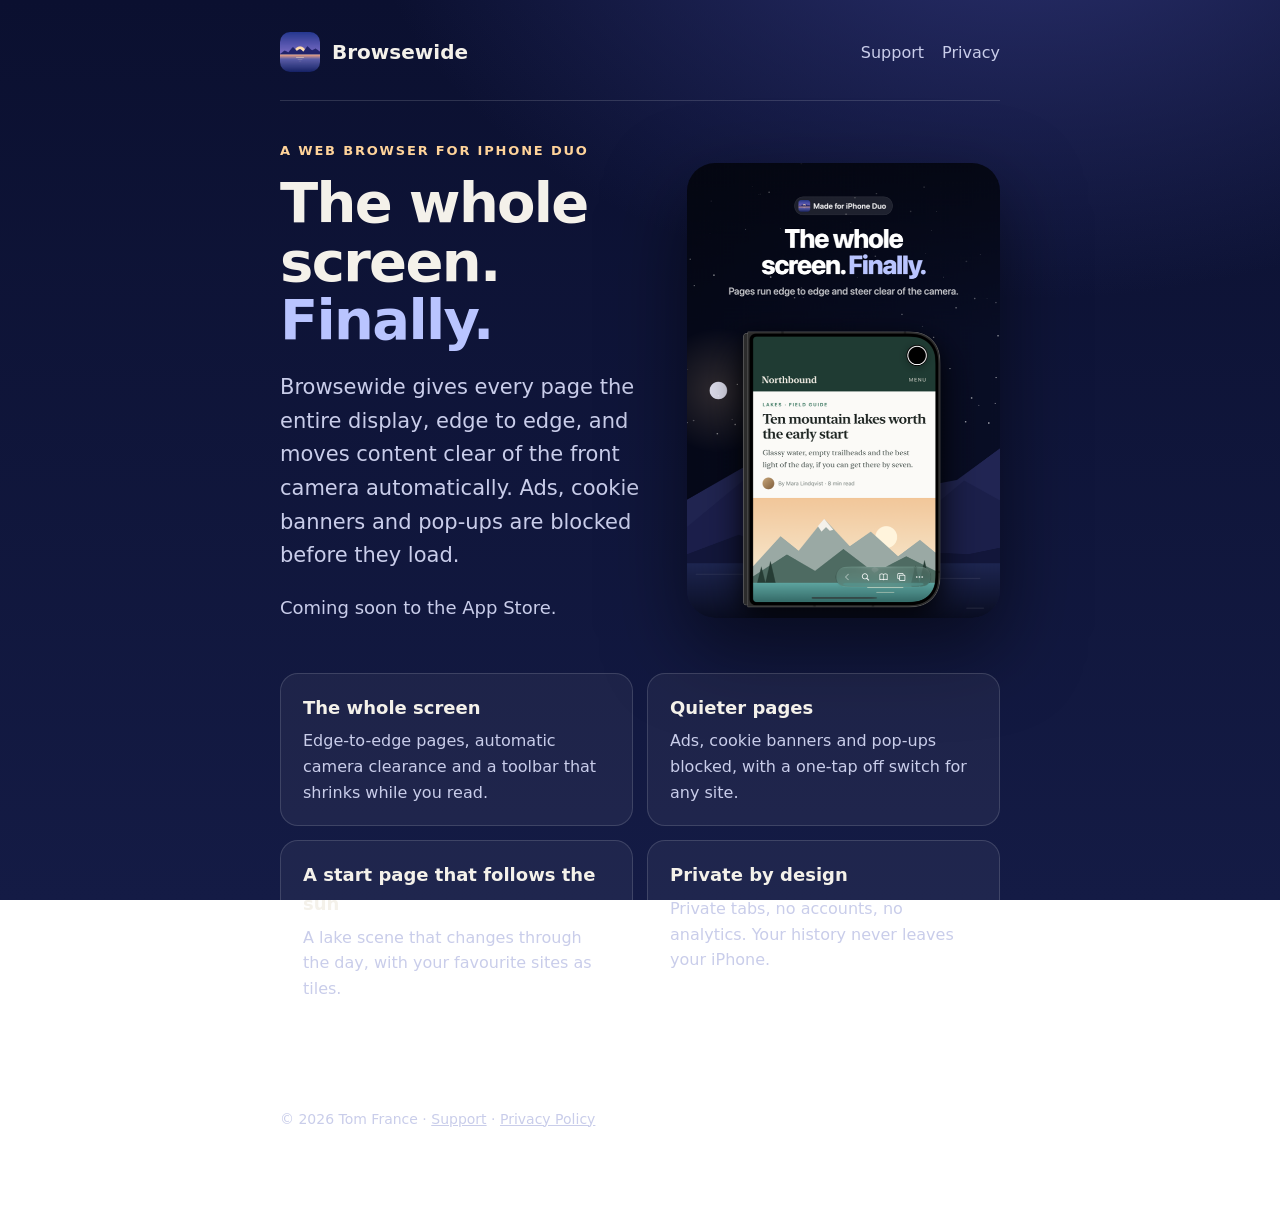
==== index.html @ 46374a11 "Add Browsewide website: home, privacy policy and support pages Co-Authored-By: Claude Opus 5.5 <nore" ====
<!doctype html>
<html lang="en">
<head>
<meta charset="utf-8">
<meta name="viewport" content="width=device-width, initial-scale=1">
<title>Browsewide: the whole screen, finally</title>
<meta name="description" content="Browsewide is a fast, private web browser built for iPhone Duo. Pages fill the whole screen, steer clear of the camera, and ads and cookie banners are blocked.">
<link rel="icon" href="icon.png">
<link rel="apple-touch-icon" href="icon.png">
<link rel="stylesheet" href="style.css">
</head>
<body>
<div class="wrap">
  <header class="top">
    <a class="brand" href="./"><img src="icon.png" alt="">Browsewide</a>
    <nav><a href="support/">Support</a><a href="privacy/">Privacy</a></nav>
  </header>

  <section class="hero">
    <div>
      <p class="eyebrow">A web browser for iPhone Duo</p>
      <h1>The whole screen. <em>Finally.</em></h1>
      <p class="lede">Browsewide gives every page the entire display, edge to edge, and moves content clear of the front camera automatically. Ads, cookie banners and pop-ups are blocked before they load.</p>
      <p>Coming soon to the App Store.</p>
    </div>
    <img class="shot" src="screenshot.png" alt="Browsewide on iPhone Duo showing an article that fills the whole screen">
  </section>

  <div class="cards">
    <div class="card"><h3>The whole screen</h3><p>Edge-to-edge pages, automatic camera clearance and a toolbar that shrinks while you read.</p></div>
    <div class="card"><h3>Quieter pages</h3><p>Ads, cookie banners and pop-ups blocked, with a one-tap off switch for any site.</p></div>
    <div class="card"><h3>A start page that follows the sun</h3><p>A lake scene that changes through the day, with your favourite sites as tiles.</p></div>
    <div class="card"><h3>Private by design</h3><p>Private tabs, no accounts, no analytics. Your history never leaves your iPhone.</p></div>
  </div>

  <footer>© 2026 Tom France · <a href="support/">Support</a> · <a href="privacy/">Privacy Policy</a></footer>
</div>
</body>
</html>
---- style.css ----
:root {
  --night: #0b1030;
  --night-2: #141b45;
  --ink: #f4f1ea;
  --ink-soft: #c9cdea;
  --lavender: #b9c4ff;
  --sun: #ffd39a;
  --line: rgba(255, 255, 255, .14);
}
* { box-sizing: border-box; }
html { -webkit-text-size-adjust: 100%; }
body {
  margin: 0;
  font: 18px/1.6 -apple-system, "SF Pro Text", system-ui, "Segoe UI", Roboto, sans-serif;
  color: var(--ink);
  background: radial-gradient(1100px 700px at 80% -10%, #2b3170 0%, transparent 60%), linear-gradient(180deg, var(--night) 0%, var(--night-2) 100%) fixed;
  min-height: 100vh;
}
a { color: var(--lavender); }
.wrap { max-width: 760px; margin: 0 auto; padding: 32px 20px 80px; }
header.top { display: flex; align-items: center; justify-content: space-between; gap: 16px; padding-bottom: 28px; border-bottom: 1px solid var(--line); margin-bottom: 40px; }
.brand { display: flex; align-items: center; gap: 12px; color: var(--ink); text-decoration: none; font-weight: 700; font-size: 20px; }
.brand img { width: 40px; height: 40px; border-radius: 10px; }
nav a { color: var(--ink-soft); text-decoration: none; margin-left: 18px; font-size: 16px; }
nav a:hover, nav a[aria-current] { color: var(--ink); }
h1 { font-size: clamp(36px, 7vw, 56px); line-height: 1.05; letter-spacing: -0.03em; margin: 0 0 16px; }
h1 em { font-style: normal; color: var(--lavender); }
h2 { font-size: 24px; letter-spacing: -0.01em; margin: 40px 0 8px; }
p, li { color: var(--ink-soft); }
.lede { font-size: 21px; }
.eyebrow { font-size: 13px; letter-spacing: .14em; text-transform: uppercase; color: var(--sun); margin: 0 0 12px; font-weight: 600; }
.hero { display: grid; grid-template-columns: 1fr; gap: 32px; align-items: center; }
.hero img.shot { width: 100%; max-width: 320px; justify-self: center; border-radius: 28px; box-shadow: 0 30px 80px rgba(0,0,0,.5); }
@media (min-width: 720px) { .hero { grid-template-columns: 1.2fr 1fr; } }
.cards { display: grid; grid-template-columns: 1fr; gap: 14px; margin-top: 32px; }
@media (min-width: 620px) { .cards { grid-template-columns: 1fr 1fr; } }
.card { background: rgba(255,255,255,.05); border: 1px solid var(--line); border-radius: 18px; padding: 20px 22px; }
.card h3 { margin: 0 0 6px; font-size: 18px; color: var(--ink); }
.card p { margin: 0; font-size: 16px; }
.button { display: inline-block; background: var(--lavender); color: #141b45; font-weight: 700; text-decoration: none; padding: 12px 22px; border-radius: 999px; margin-top: 8px; }
details { border-top: 1px solid var(--line); padding: 14px 0; }
details:last-of-type { border-bottom: 1px solid var(--line); }
summary { cursor: pointer; font-weight: 600; color: var(--ink); }
details p { margin: 10px 0 0; }
footer { margin-top: 64px; padding-top: 20px; border-top: 1px solid var(--line); font-size: 14px; color: var(--ink-soft); }
footer a { color: var(--ink-soft); }
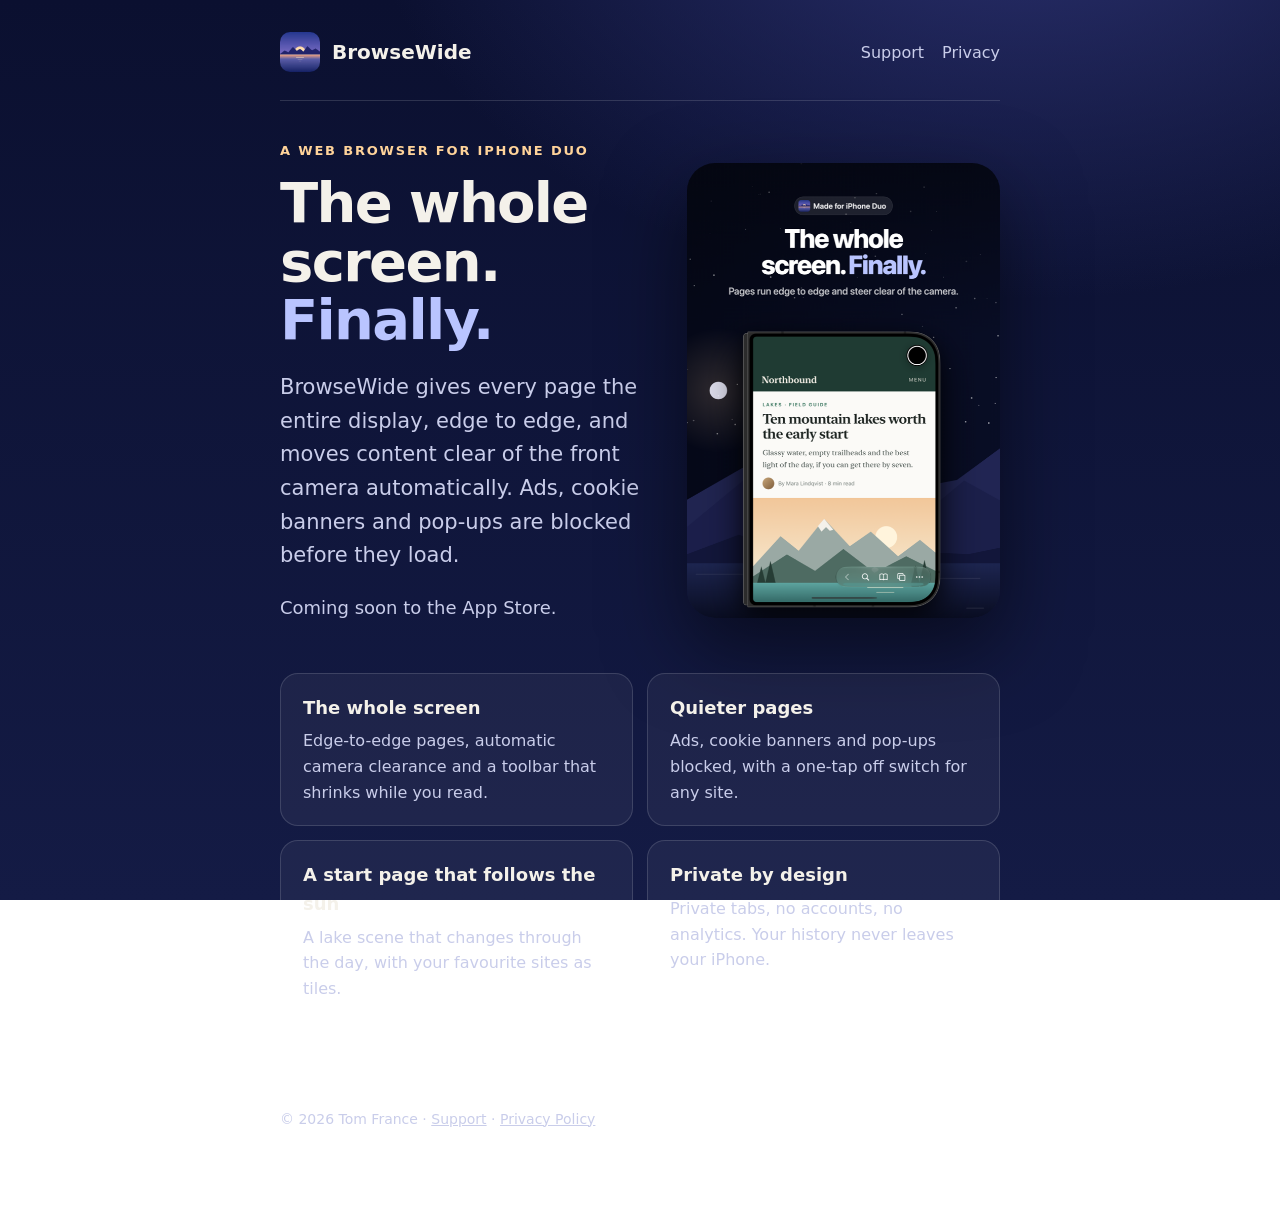
==== commit 563f34dc: "Capitalise the app name as BrowseWide Co-Authored-By: Claude Opus 5.5 <noreply@anthropic.com>" ====
--- a/index.html
+++ b/index.html
@@ -3,8 +3,8 @@
 <head>
 <meta charset="utf-8">
 <meta name="viewport" content="width=device-width, initial-scale=1">
-<title>Browsewide: the whole screen, finally</title>
-<meta name="description" content="Browsewide is a fast, private web browser built for iPhone Duo. Pages fill the whole screen, steer clear of the camera, and ads and cookie banners are blocked.">
+<title>BrowseWide: the whole screen, finally</title>
+<meta name="description" content="BrowseWide is a fast, private web browser built for iPhone Duo. Pages fill the whole screen, steer clear of the camera, and ads and cookie banners are blocked.">
 <link rel="icon" href="icon.png">
 <link rel="apple-touch-icon" href="icon.png">
 <link rel="stylesheet" href="style.css">
@@ -12,7 +12,7 @@
 <body>
 <div class="wrap">
   <header class="top">
-    <a class="brand" href="./"><img src="icon.png" alt="">Browsewide</a>
+    <a class="brand" href="./"><img src="icon.png" alt="">BrowseWide</a>
     <nav><a href="support/">Support</a><a href="privacy/">Privacy</a></nav>
   </header>
 
@@ -20,10 +20,10 @@
     <div>
       <p class="eyebrow">A web browser for iPhone Duo</p>
       <h1>The whole screen. <em>Finally.</em></h1>
-      <p class="lede">Browsewide gives every page the entire display, edge to edge, and moves content clear of the front camera automatically. Ads, cookie banners and pop-ups are blocked before they load.</p>
+      <p class="lede">BrowseWide gives every page the entire display, edge to edge, and moves content clear of the front camera automatically. Ads, cookie banners and pop-ups are blocked before they load.</p>
       <p>Coming soon to the App Store.</p>
     </div>
-    <img class="shot" src="screenshot.png" alt="Browsewide on iPhone Duo showing an article that fills the whole screen">
+    <img class="shot" src="screenshot.png" alt="BrowseWide on iPhone Duo showing an article that fills the whole screen">
   </section>
 
   <div class="cards">
